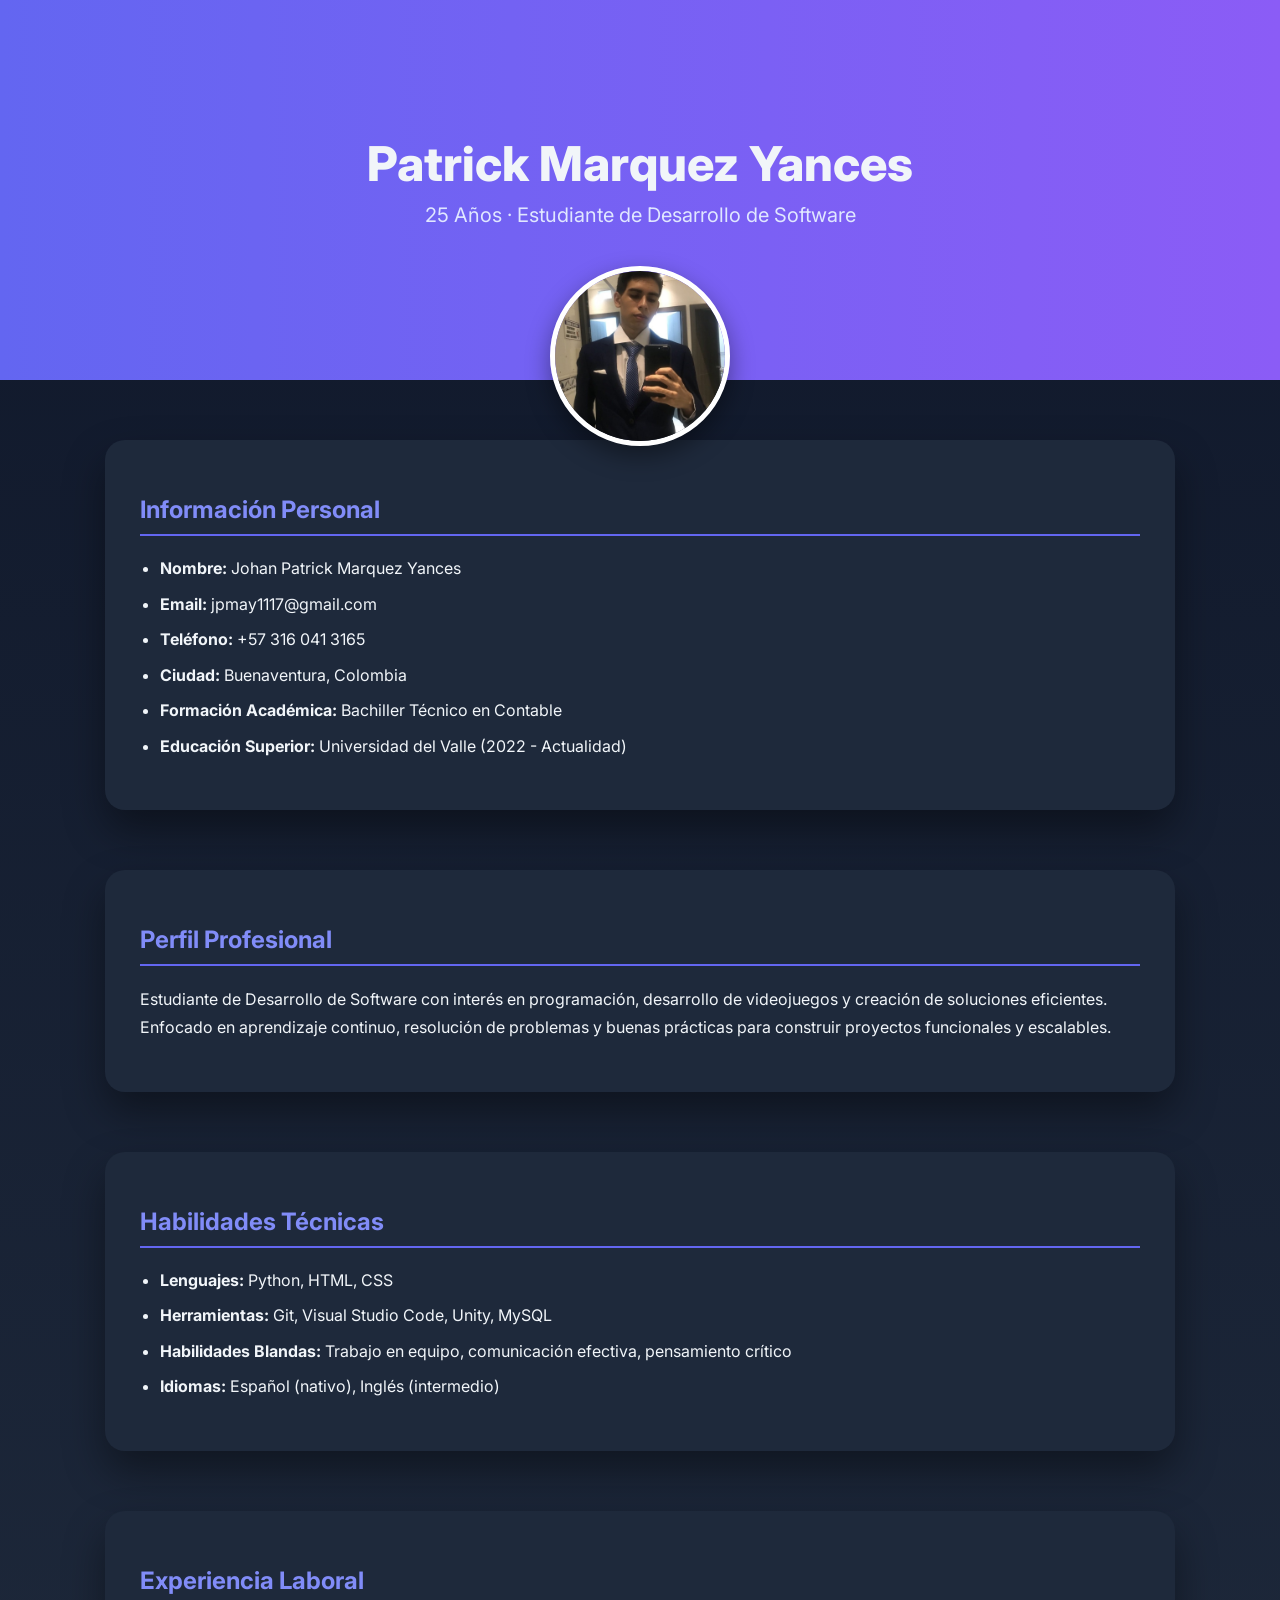
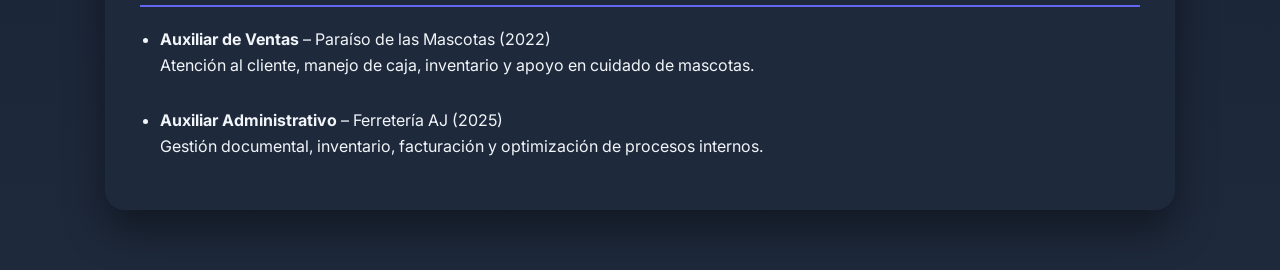
==== index.html @ 03adf0d8 "Add files via upload" ====
<!DOCTYPE html>
<html lang="es">
<head>
    <meta charset="UTF-8">
    <title>Who is Ax?</title>
    <meta name="viewport" content="width=device-width, initial-scale=1.0">
    <link rel="stylesheet" href="css/index.css">
    <link rel="preconnect" href="https://fonts.googleapis.com">
    <link href="https://fonts.googleapis.com/css2?family=Inter:wght@400;600;800&display=swap" rel="stylesheet">

        <script type="application/ld+json">
                {
                    "@context": "https://schema.org",
                    "@type": "Person",
                    "name": "Johan Patrick Marquez Yances",
                    "alternateName": "Patrick Marquez Yances",
                    "jobTitle": "Estudiante de Desarrollo de Software",
                    "email": "mailto:jpmay1117@gmail.com",
                    "telephone": "+573160413165",
                    "address": {
                        "@type": "PostalAddress",
                        "addressLocality": "Buenaventura",
                        "addressCountry": "CO"
                    },
                    "alumniOf": {
                        "@type": "CollegeOrUniversity",
                        "name": "Universidad del Valle"
                    },
                    "knowsAbout": [
                        "Python",
                        "HTML",
                        "CSS",
                        "Desarrollo de Software",
                        "Desarrollo de videojuegos"
                    ],
                    "sameAs": [
                        "https://github.com/Axwyk",
                        "https://www.linkedin.com/in/johan-patrick-marquez-yances-04381132a"
                    ]
                }
        </script>
</head>
<body>

    <header class="bloque">
        <div class="bloque-content">
            <h1>Patrick Marquez Yances</h1>
            <p>25 Años · Estudiante de Desarrollo de Software</p>
        </div>

        <div class="bloque-img">
            <img src="fotoprueba2.JPG" alt="Foto de perfil">
        </div>
    </header>

    <section class="card">
        <h2>Información Personal</h2>
        <ul>
            <li><strong>Nombre:</strong> Johan Patrick Marquez Yances</li>
            <li><strong>Email:</strong> jpmay1117@gmail.com</li>
            <li><strong>Teléfono:</strong> +57 316 041 3165</li>
            <li><strong>Ciudad:</strong> Buenaventura, Colombia</li>
            <li><strong>Formación Académica:</strong> Bachiller Técnico en Contable</li>
            <li><strong>Educación Superior:</strong> Universidad del Valle (2022 - Actualidad)</li>
        </ul>
    </section>

    <section class="card">
        <h2>Perfil Profesional</h2>
        <p>
            Estudiante de Desarrollo de Software con interés en programación,
            desarrollo de videojuegos y creación de soluciones eficientes.
            Enfocado en aprendizaje continuo, resolución de problemas y buenas prácticas
            para construir proyectos funcionales y escalables.
        </p>
    </section>

    <section class="card">
        <h2>Habilidades Técnicas</h2>
        <ul>
            <li><strong>Lenguajes:</strong> Python, HTML, CSS</li>
            <li><strong>Herramientas:</strong> Git, Visual Studio Code, Unity, MySQL</li>
            <li><strong>Habilidades Blandas:</strong> Trabajo en equipo, comunicación efectiva, pensamiento crítico</li>
            <li><strong>Idiomas:</strong> Español (nativo), Inglés (intermedio)</li>
        </ul>
    </section>

    <section class="card">
        <h2>Experiencia Laboral</h2>
        <ul>
            <li>
                <strong>Auxiliar de Ventas</strong> – Paraíso de las Mascotas (2022)
                <br>
                Atención al cliente, manejo de caja, inventario y apoyo en cuidado de mascotas.
            </li>
            <br>
            <li>
                <strong>Auxiliar Administrativo</strong> – Ferretería AJ (2025)
                <br>
                Gestión documental, inventario, facturación y optimización de procesos internos.
            </li>
        </ul>
    </section>

</body>
</html>
---- css/index.css ----
:root {
    --fondo-oscuro: #0f172a;
    --fondo-tarjeta: #1e293b;

    --color-principal: #6366f1;
    --color-secundario: #8b5cf6;

    --texto-principal: #f1f5f9;
    --texto-suave: #e0e7ff;

    --acento: #818cf8;
    --borde-acento: #6366f1;
}

body {
    margin: 0;
    font-family: "Inter", sans-serif;
    background: linear-gradient(180deg, var(--fondo-oscuro), var(--fondo-tarjeta));
    color: var(--texto-principal);
}

.bloque {
    height: 380px;
    background: linear-gradient(90deg, var(--color-principal), var(--color-secundario));
    display: flex;
    align-items: center;
    justify-content: center;
    flex-direction: column;
    text-align: center;
    position: relative;
}

.bloque-content h1 {
    font-size: 48px;
    margin: 0;
    font-weight: 800;
}

.bloque-content p {
    font-size: 20px;
    margin-top: 10px;
    color: var(--texto-suave);
}

.bloque-img {
    position: absolute;
    bottom: -70px;
}

.bloque-img img {
    width: 170px;
    height: 170px;
    border-radius: 50%;
    border: 5px solid white;
    object-fit: cover;
    object-position: center 30%;
    box-shadow: 0 10px 25px rgba(0,0,0,0.4);
}

.card {
    width: 85%;
    max-width: 1000px;
    margin: 60px auto;
    background: var(--fondo-tarjeta);
    padding: 35px;
    border-radius: 20px;
    box-shadow: 0 20px 40px rgba(0,0,0,0.4);
    transition: transform 0.3s ease;
}

.card:hover {
    transform: translateY(-6px);
}

.card h2 {
    color: var(--acento);
    margin-bottom: 20px;
    border-bottom: 2px solid var(--borde-acento);
    padding-bottom: 10px;
}

.card ul {
    padding-left: 20px;
}

.card li {
    margin-bottom: 10px;
    line-height: 1.6;
}

.card p {
    line-height: 1.7;
}
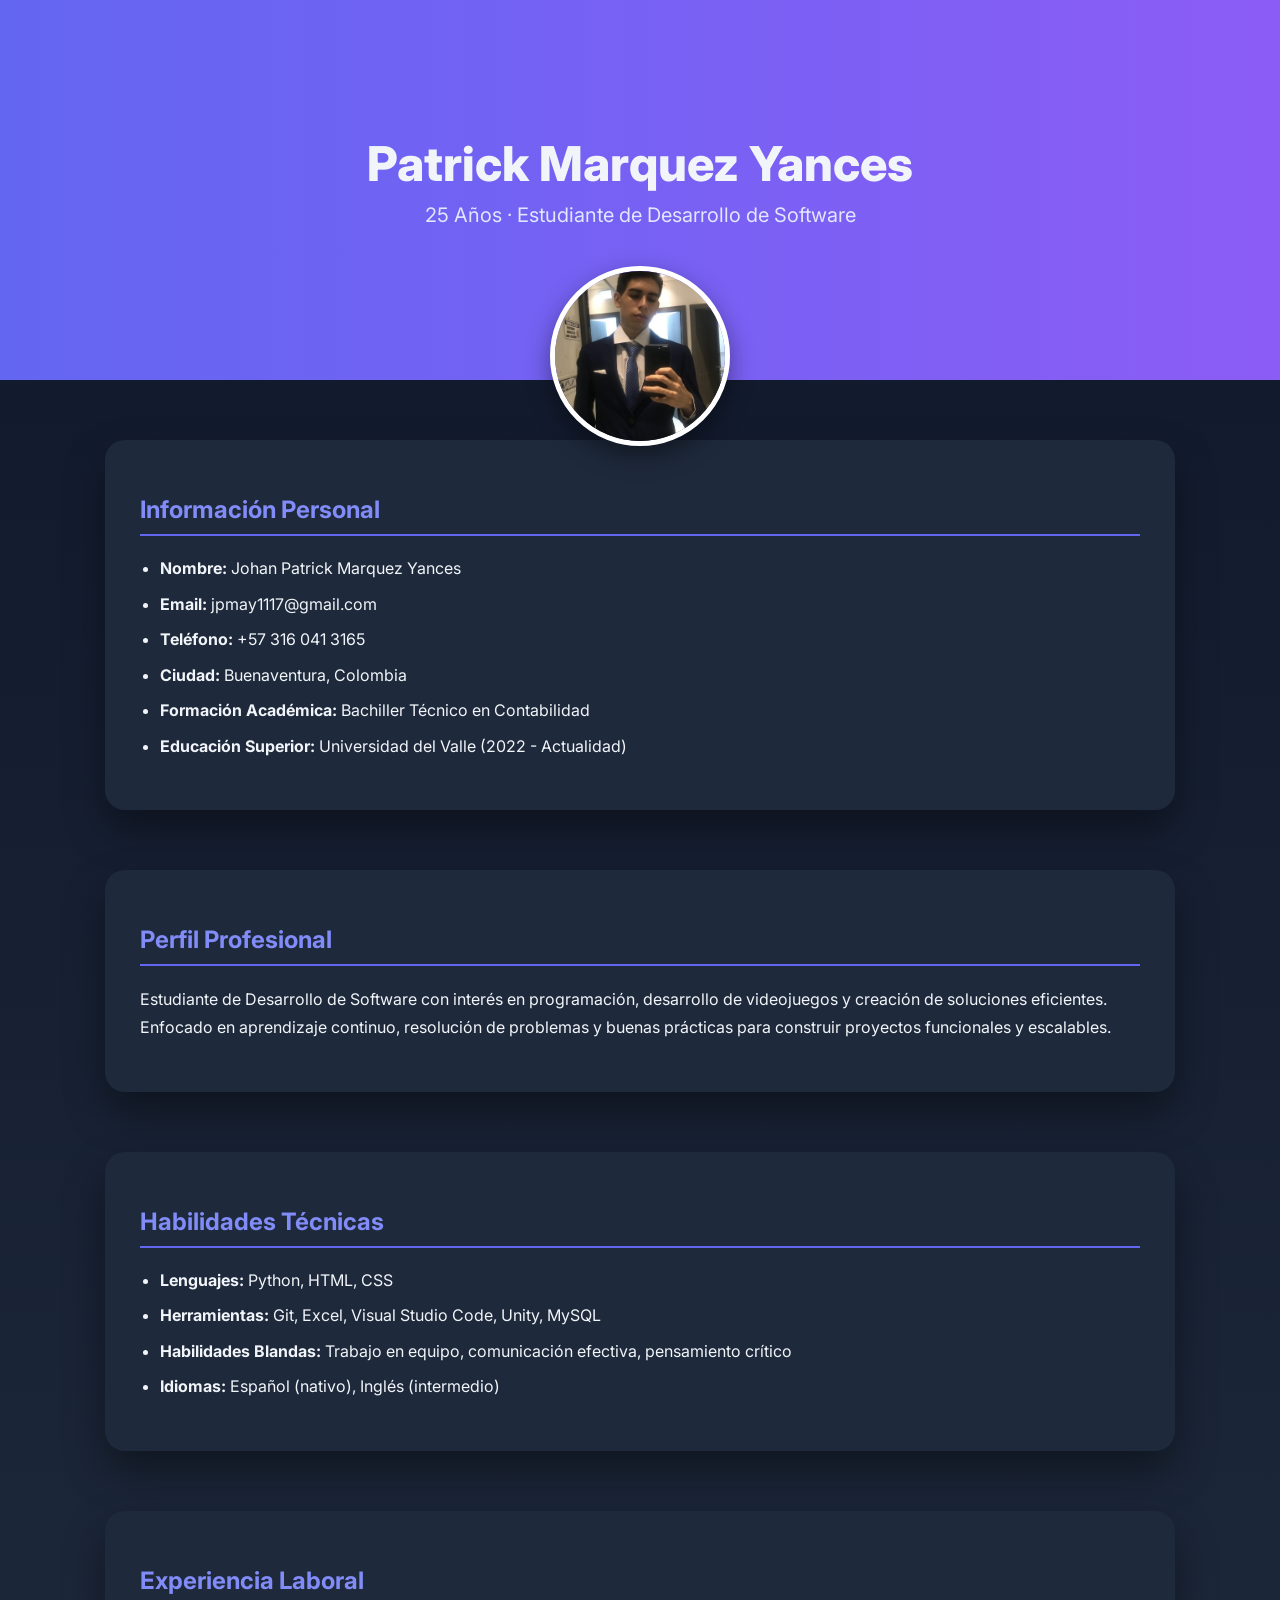
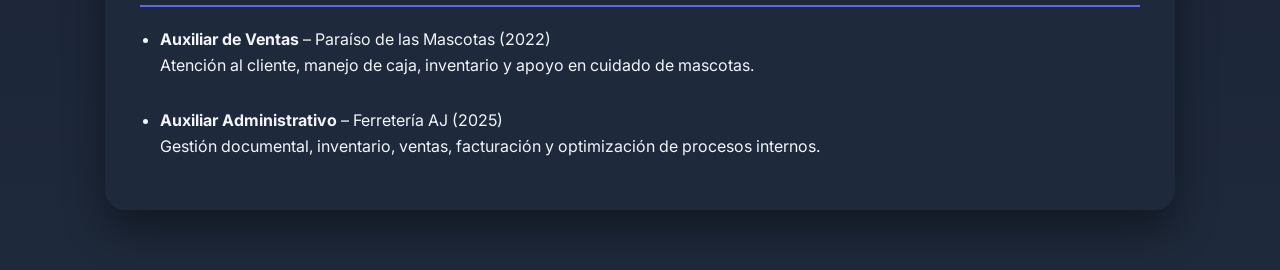
==== commit 07b3ffb4: "Revise personal details and job titles in index.html Updated personal information and corrected job " ====
--- a/index.html
+++ b/index.html
@@ -60,7 +60,7 @@
             <li><strong>Email:</strong> jpmay1117@gmail.com</li>
             <li><strong>Teléfono:</strong> +57 316 041 3165</li>
             <li><strong>Ciudad:</strong> Buenaventura, Colombia</li>
-            <li><strong>Formación Académica:</strong> Bachiller Técnico en Contable</li>
+            <li><strong>Formación Académica:</strong> Bachiller Técnico en Contabilidad</li>
             <li><strong>Educación Superior:</strong> Universidad del Valle (2022 - Actualidad)</li>
         </ul>
     </section>
@@ -79,7 +79,7 @@
         <h2>Habilidades Técnicas</h2>
         <ul>
             <li><strong>Lenguajes:</strong> Python, HTML, CSS</li>
-            <li><strong>Herramientas:</strong> Git, Visual Studio Code, Unity, MySQL</li>
+            <li><strong>Herramientas:</strong> Git, Excel, Visual Studio Code, Unity, MySQL</li>
             <li><strong>Habilidades Blandas:</strong> Trabajo en equipo, comunicación efectiva, pensamiento crítico</li>
             <li><strong>Idiomas:</strong> Español (nativo), Inglés (intermedio)</li>
         </ul>
@@ -97,10 +97,11 @@
             <li>
                 <strong>Auxiliar Administrativo</strong> – Ferretería AJ (2025)
                 <br>
-                Gestión documental, inventario, facturación y optimización de procesos internos.
+                Gestión documental, inventario, ventas, facturación y optimización de procesos internos.
             </li>
         </ul>
     </section>
 
 </body>
-</html>+
+</html>
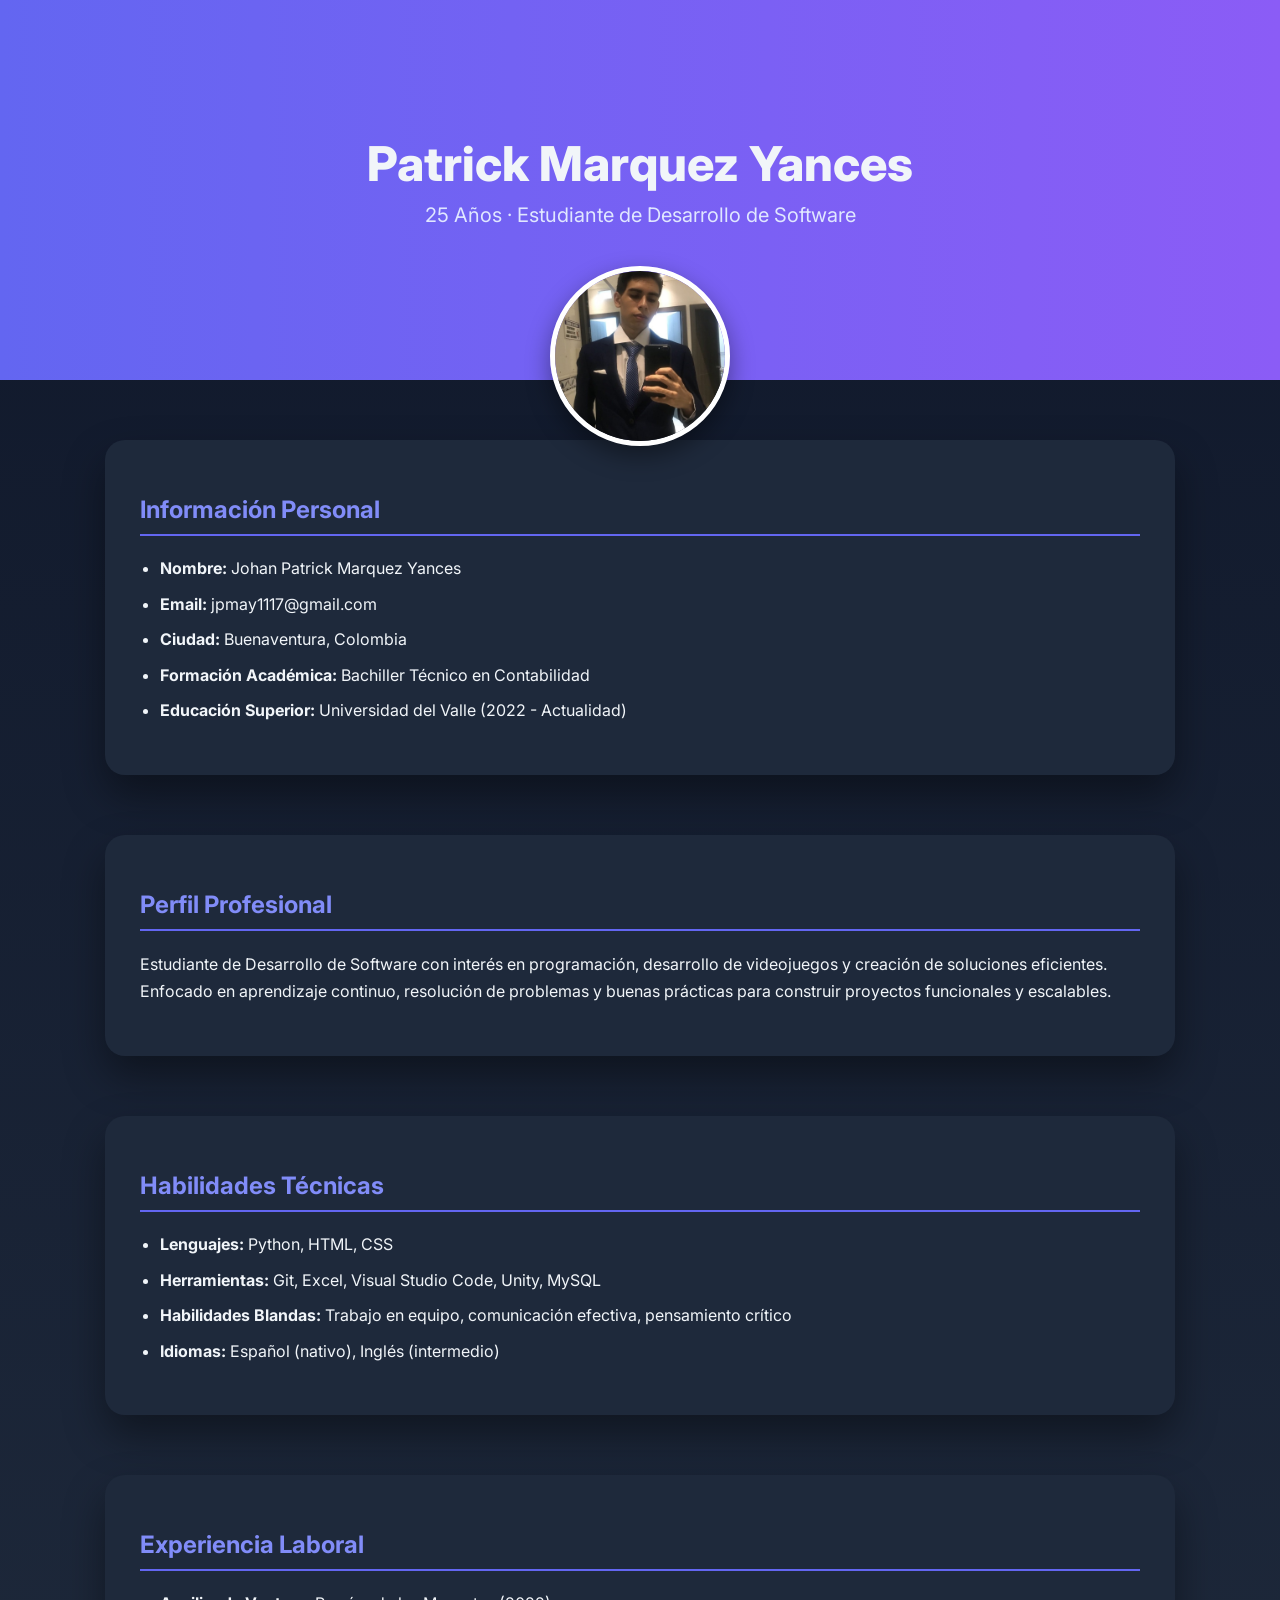
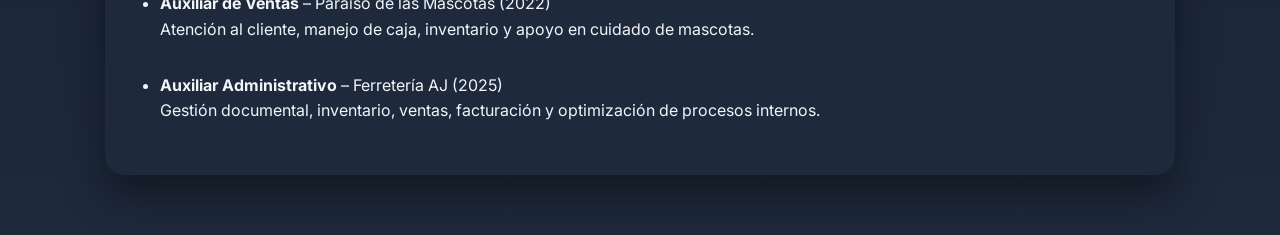
==== commit 916064cc: "Fix HTML structure and content" ====
--- a/index.html
+++ b/index.html
@@ -16,11 +16,6 @@
                     "alternateName": "Patrick Marquez Yances",
                     "jobTitle": "Estudiante de Desarrollo de Software",
                     "email": "mailto:jpmay1117@gmail.com",
-                    "telephone": "+573160413165",
-                    "address": {
-                        "@type": "PostalAddress",
-                        "addressLocality": "Buenaventura",
-                        "addressCountry": "CO"
                     },
                     "alumniOf": {
                         "@type": "CollegeOrUniversity",
@@ -35,7 +30,7 @@
                     ],
                     "sameAs": [
                         "https://github.com/Axwyk",
-                        "https://www.linkedin.com/in/johan-patrick-marquez-yances-04381132a"
+                        "www.linkedin.com/in/axwyk"
                     ]
                 }
         </script>
@@ -58,7 +53,6 @@
         <ul>
             <li><strong>Nombre:</strong> Johan Patrick Marquez Yances</li>
             <li><strong>Email:</strong> jpmay1117@gmail.com</li>
-            <li><strong>Teléfono:</strong> +57 316 041 3165</li>
             <li><strong>Ciudad:</strong> Buenaventura, Colombia</li>
             <li><strong>Formación Académica:</strong> Bachiller Técnico en Contabilidad</li>
             <li><strong>Educación Superior:</strong> Universidad del Valle (2022 - Actualidad)</li>
@@ -105,3 +99,4 @@
 </body>
 
 </html>
+
